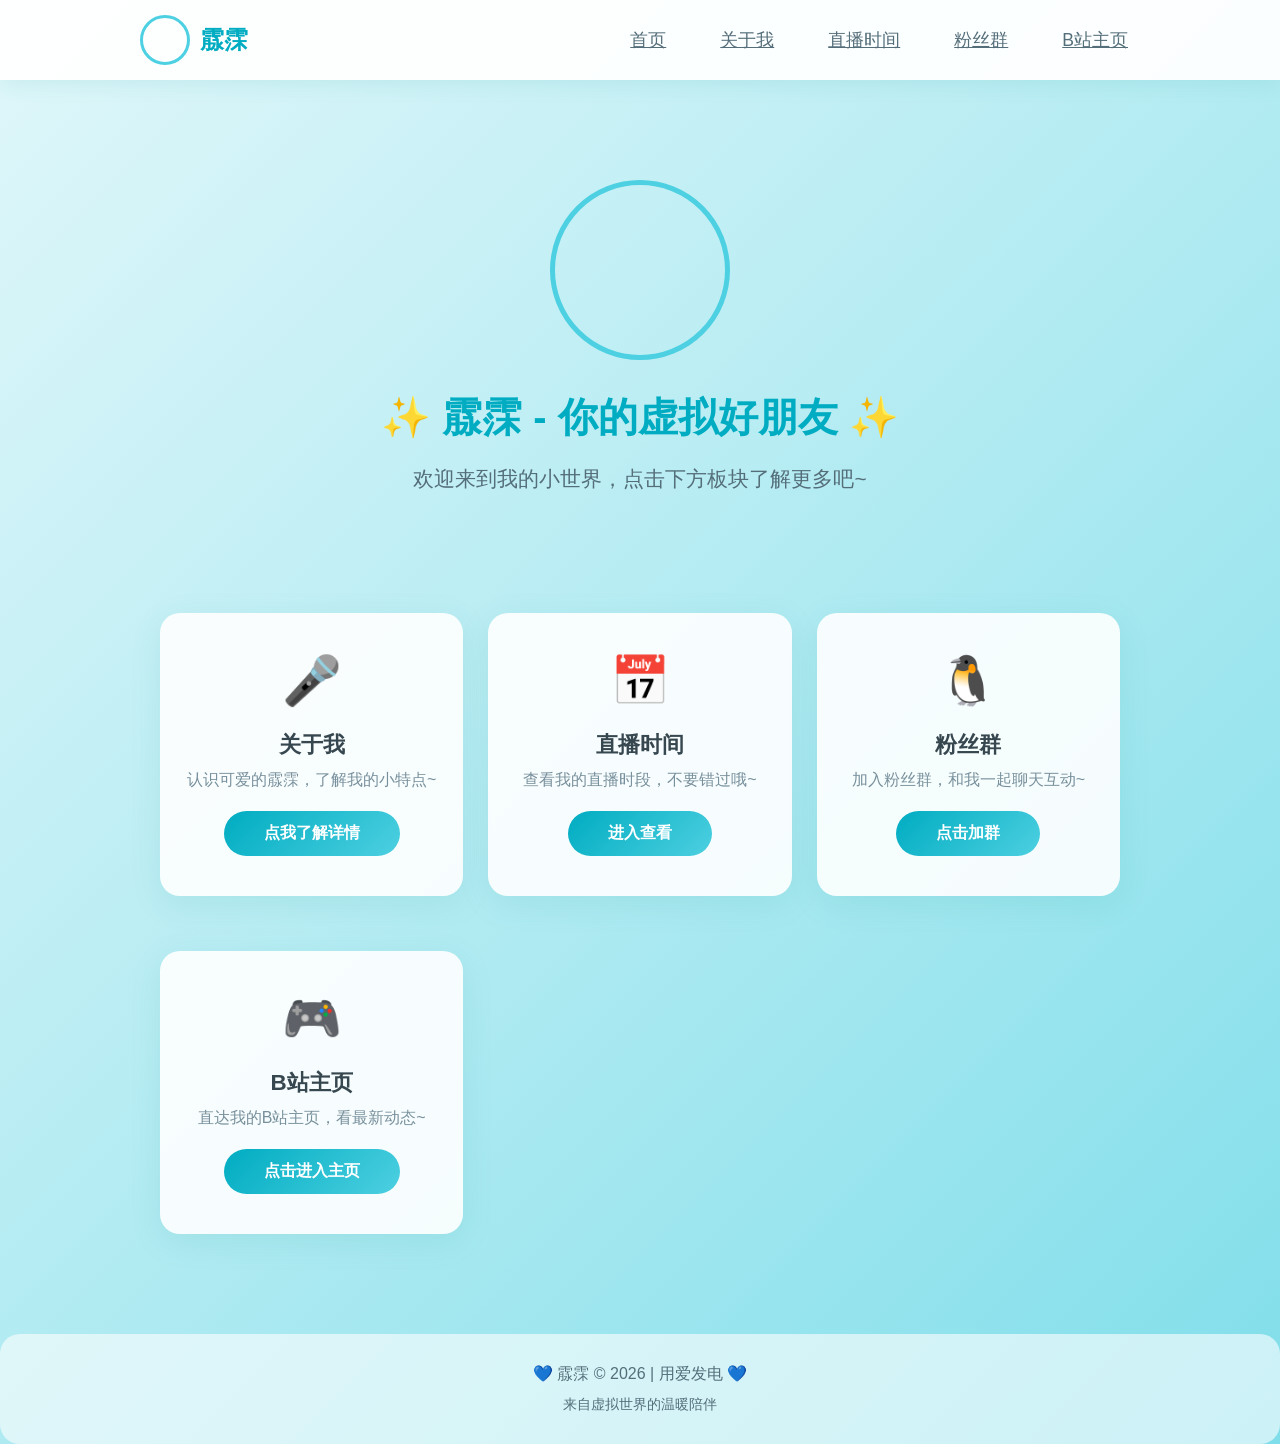
==== index.html @ 20ad128f "Add files via upload" ====
<!DOCTYPE html>
<html lang="zh-CN">
<head>
    <meta charset="UTF-8">
    <meta name="viewport" content="width=device-width, initial-scale=1.0">
    <title>霡霂 - 虚拟主播主页</title>
    <!-- 引入解耦后的 CSS -->
    <link rel="stylesheet" href="css/layout.css">
    <link rel="stylesheet" href="css/theme.css">
    <link rel="stylesheet" href="css/animations.css">
    <link rel="stylesheet" href="css/page-home.css">
</head>
<body>
    <div class="nav-container">
        <nav class="navbar">
            <a href="index.html" class="logo">
                <div class="logo-avatar"></div>
                <span class="logo-text">霡霂</span>
            </a>
            <ul class="nav-menu">
                <li><a href="index.html" class="nav-link">首页</a></li>
                <li><a href="html/about.html" class="nav-link">关于我</a></li>
                <li><a href="html/schedule.html" class="nav-link">直播时间</a></li>
                <li><a href="html/qqgroup.html" class="nav-link">粉丝群</a></li>
                <li><a href="html/bilibili.html" class="nav-link">B站主页</a></li>
            </ul>
        </nav>
    </div>

    <div class="container">
        <div class="hero">
            <div class="hero-avatar"></div>
            <h1>✨ 霡霂 - 你的虚拟好朋友 ✨</h1>
            <p class="tagline">欢迎来到我的小世界，点击下方板块了解更多吧~</p>
        </div>
        <div class="nav-cards">
            <div class="card nav-card-item">
                <div class="nav-card-icon">🎤</div>
                <h3 class="nav-card-title">关于我</h3>
                <p class="nav-card-desc">认识可爱的霡霂，了解我的小特点~</p>
                <a href="html/about.html" class="btn btn-primary">点我了解详情</a>
            </div>
            <div class="card nav-card-item">
                <div class="nav-card-icon">📅</div>
                <h3 class="nav-card-title">直播时间</h3>
                <p class="nav-card-desc">查看我的直播时段，不要错过哦~</p>
                <a href="html/schedule.html" class="btn btn-primary">进入查看</a>
            </div>
            <div class="card nav-card-item">
                <div class="nav-card-icon">🐧</div>
                <h3 class="nav-card-title">粉丝群</h3>
                <p class="nav-card-desc">加入粉丝群，和我一起聊天互动~</p>
                <a href="html/qqgroup.html" class="btn btn-primary">点击加群</a>
            </div>
            <div class="card nav-card-item">
                <div class="nav-card-icon">🎮</div>
                <h3 class="nav-card-title">B站主页</h3>
                <p class="nav-card-desc">直达我的B站主页，看最新动态~</p>
                <a href="html/bilibili.html" class="btn btn-primary">点击进入主页</a>
            </div>
        </div>
    </div>

    <footer>
        <p>💙 霡霂 © 2026 | 用爱发电 💙</p>
        <p style="margin-top: 10px; font-size: 0.9em;">来自虚拟世界的温暖陪伴</p>
    </footer>
</body>
</html>
---- css/layout.css ----
/* css/layout.css */
* {
    margin: 0;
    padding: 0;
    box-sizing: border-box;
}

body {
    min-height: 100vh;
    font-family: 'Segoe UI', Tahoma, Geneva, Verdana, sans-serif;
}

/* 导航栏布局 */
.nav-container {
    position: sticky;
    top: 0;
    z-index: 999;
    padding: 0 20px;
}

.navbar {
    max-width: 1000px;
    margin: 0 auto;
    display: flex;
    justify-content: space-between;
    align-items: center;
    padding: 15px 0;
}

.logo {
    display: flex;
    align-items: center;
    gap: 10px;
    text-decoration: none;
}

.logo-avatar {
    width: 50px;
    height: 50px;
    border-radius: 50%;
    background-image: url('../picture/tx.jpg');
    background-size: cover;
    background-position: center;
}

.nav-menu {
    display: flex;
    gap: 30px;
    list-style: none;
}

/* 通用容器 */
.container {
    max-width: 1000px;
    margin: 0 auto;
    padding: 40px 20px;
}

/* 卡片基础布局 */
.card {
    border-radius: 20px;
    padding: 30px;
    margin-bottom: 30px;
}

/* 按钮基础布局 */
.btn {
    display: inline-block;
    border-radius: 50px;
    text-decoration: none;
    padding: 12px 40px;
    border: none;
    cursor: pointer;
}

/* 页脚布局 */
footer {
    text-align: center;
    padding: 30px;
    border-radius: 20px;
    margin-top: 30px;
}

/* 响应式布局 */
@media (max-width: 768px) {
    .navbar { flex-direction: column; gap: 15px; }
    .nav-menu { gap: 15px; flex-wrap: wrap; justify-content: center; }
}
---- css/theme.css ----
/* css/theme.css */
body {
    background: linear-gradient(135deg, #e0f7fa 0%, #b2ebf2 50%, #80deea 100%);
    color: #37474f;
}

.nav-container {
    background: rgba(255, 255, 255, 0.95);
    box-shadow: 0 4px 20px rgba(0, 150, 136, 0.1);
}

.logo-avatar { border: 3px solid #4dd0e1; }
.logo-text { color: #00acc1; font-size: 1.5em; font-weight: bold; }

.nav-link {
    color: #546e7a;
    font-size: 1.1em;
    font-weight: 500;
    padding: 8px 12px;
    border-radius: 10px;
    transition: all 0.3s ease;
    position: relative;
}

.nav-link::after {
    content: '';
    position: absolute;
    bottom: 0;
    left: 50%;
    width: 0;
    height: 2px;
    background: #00acc1;
    transition: all 0.3s ease;
    transform: translateX(-50%);
}

.nav-link:hover { color: #00acc1; background: rgba(77, 208, 225, 0.1); }
.nav-link:hover::after { width: 80%; }

.card {
    background: rgba(255, 255, 255, 0.9);
    box-shadow: 0 8px 32px rgba(0, 150, 136, 0.1);
    transition: transform 0.3s ease, box-shadow 0.3s ease;
}

.card:hover {
    transform: translateY(-8px);
    box-shadow: 0 12px 40px rgba(0, 150, 136, 0.15);
}

h1, h2 {
    color: #00acc1;
    text-align: center;
    margin-bottom: 20px;
}

h1 { font-size: 2.5em; }
h2 { font-size: 1.8em; border-bottom: 2px solid #b2ebf2; padding-bottom: 10px; }

.btn {
    font-weight: bold;
    transition: all 0.3s ease;
    color: white;
}

.btn:hover {
    transform: translateY(-3px);
    box-shadow: 0 6px 20px rgba(0, 0, 0, 0.15);
}

.btn:active { transform: translateY(1px); }

/* 按钮颜色变体 */
.btn-primary { background: linear-gradient(135deg, #00acc1, #4dd0e1); }
.btn-bilibili { background: linear-gradient(135deg, #fb7299, #ff9ebb); }
.btn-qq { background: linear-gradient(135deg, #12b7f5, #4dcfff); }

footer {
    color: #546e7a;
    background: rgba(255, 255, 255, 0.6);
}

@media (max-width: 768px) { h1 { font-size: 2em; } }
---- css/animations.css ----
/* css/animations.css */
@keyframes pageFadeIn {
    from { opacity: 0; transform: translateY(20px); }
    to { opacity: 1; transform: translateY(0); }
}

@keyframes slideInLeft {
    from { opacity: 0; transform: translateX(-30px); }
    to { opacity: 1; transform: translateX(0); }
}

@keyframes slideInRight {
    from { opacity: 0; transform: translateX(30px); }
    to { opacity: 1; transform: translateX(0); }
}

@keyframes slideInUp {
    from { opacity: 0; transform: translateY(30px); }
    to { opacity: 1; transform: translateY(0); }
}

@keyframes avatarBreath {
    from { transform: scale(1); }
    to { transform: scale(1.05); }
}

/* 全局应用动画 */
body { animation: pageFadeIn 0.8s ease-in-out; }
.card { animation: slideInUp 0.8s ease-in-out; }
h1, h2 { animation: slideInLeft 0.8s ease-in-out; }
.btn { animation: slideInUp 1s ease-in-out; }
footer { animation: slideInUp 1s ease-in-out; }
---- css/page-home.css ----
/* css/page-home.css */
.hero { text-align: center; padding: 60px 0; animation: slideInUp 0.8s ease-in-out; }

.hero-avatar {
    width: 180px; height: 180px; border-radius: 50%; border: 5px solid #4dd0e1;
    margin: 0 auto 30px;
    background-image: url('../picture/tx.jpg'); /* 注意路径相对于 css 文件夹 */
    background-size: cover; background-position: center;
    animation: avatarBreath 3s ease-in-out infinite alternate;
}

.tagline { color: #546e7a; font-size: 1.3em; margin-bottom: 40px; }

.nav-cards {
    display: grid;
    grid-template-columns: repeat(auto-fit, minmax(250px, 1fr));
    gap: 25px;
    margin-top: 20px;
}

.nav-card-item { text-align: center; padding: 40px 20px; cursor: pointer; }
.nav-card-icon { font-size: 3em; margin-bottom: 20px; color: #00acc1; transition: color 0.3s ease; }
.nav-card-item:hover .nav-card-icon { color: #0ba8e0; }
.nav-card-title { font-size: 1.4em; margin-bottom: 10px; color: #37474f; }
.nav-card-desc { color: #78909c; margin-bottom: 20px; }
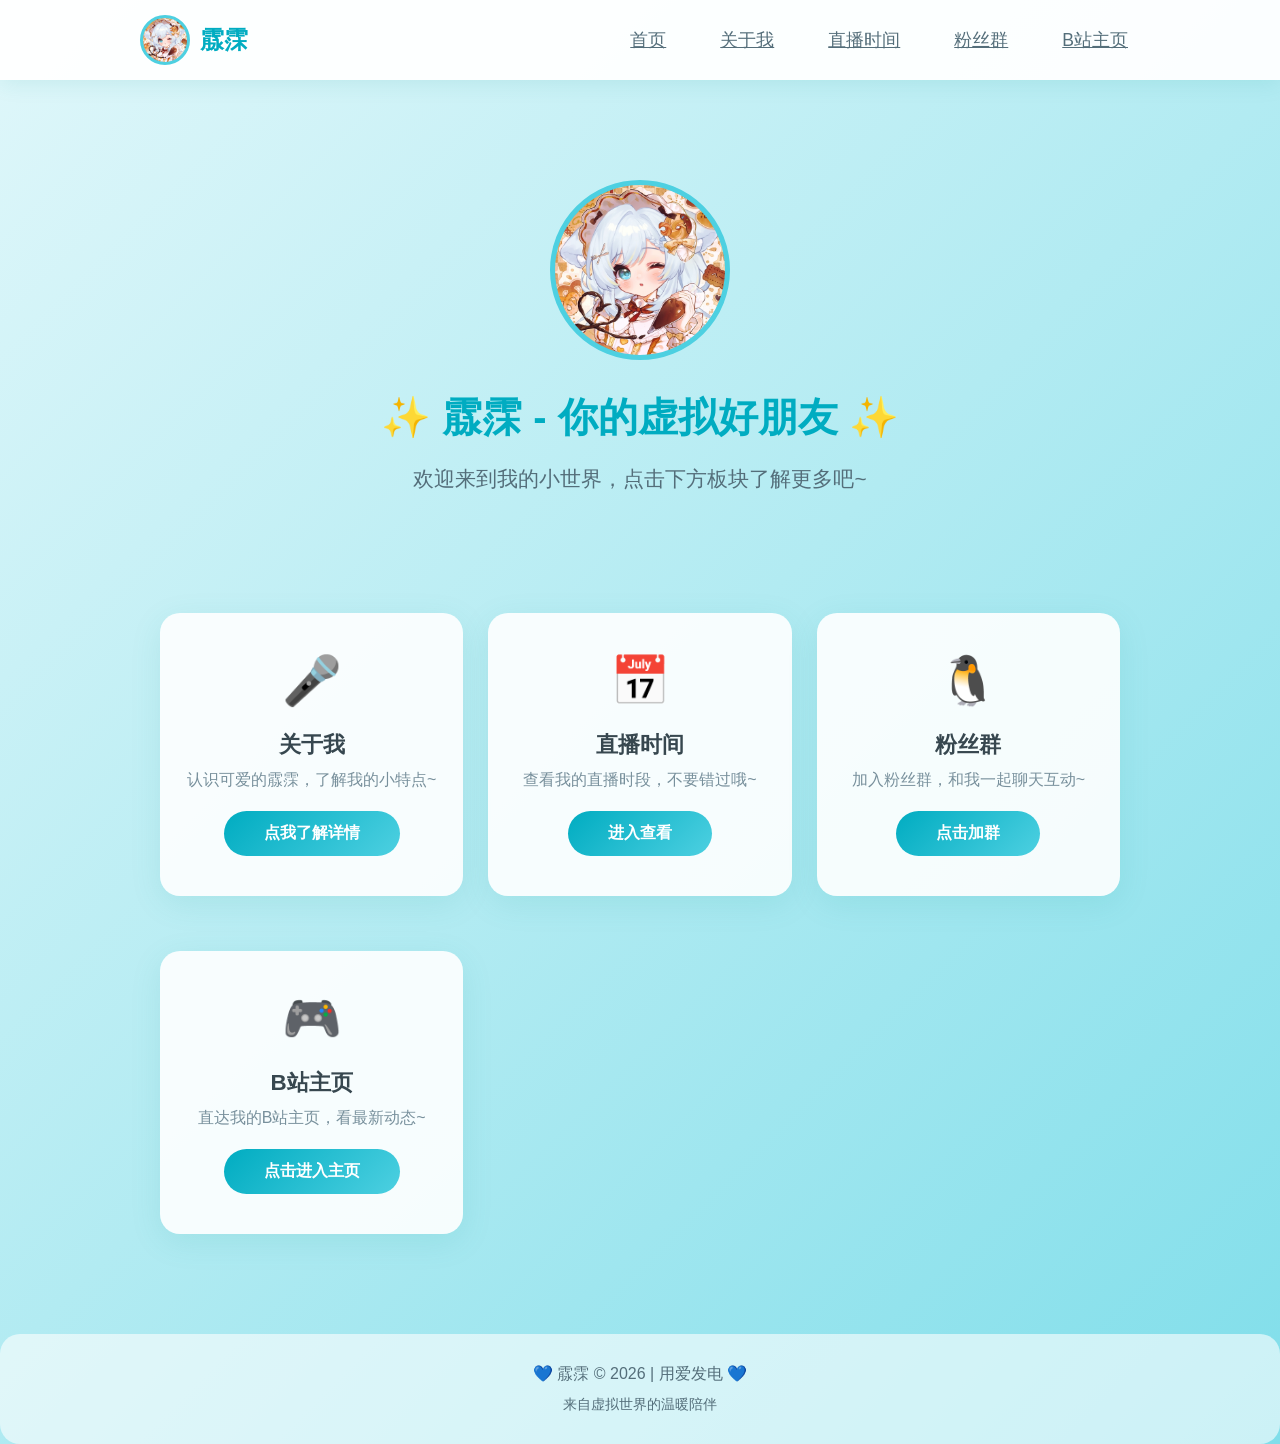
==== commit 14737a65: "Update index.html" ====
--- a/index.html
+++ b/index.html
@@ -3,7 +3,7 @@
 <head>
     <meta charset="UTF-8">
     <meta name="viewport" content="width=device-width, initial-scale=1.0">
-    <title>霡霂 - 虚拟主播主页</title>
+    <title>霡霂 - 虚拟主播主</title>
     <!-- 引入解耦后的 CSS -->
     <link rel="stylesheet" href="css/layout.css">
     <link rel="stylesheet" href="css/theme.css">
@@ -66,4 +66,4 @@
         <p style="margin-top: 10px; font-size: 0.9em;">来自虚拟世界的温暖陪伴</p>
     </footer>
 </body>
-</html>+</html>
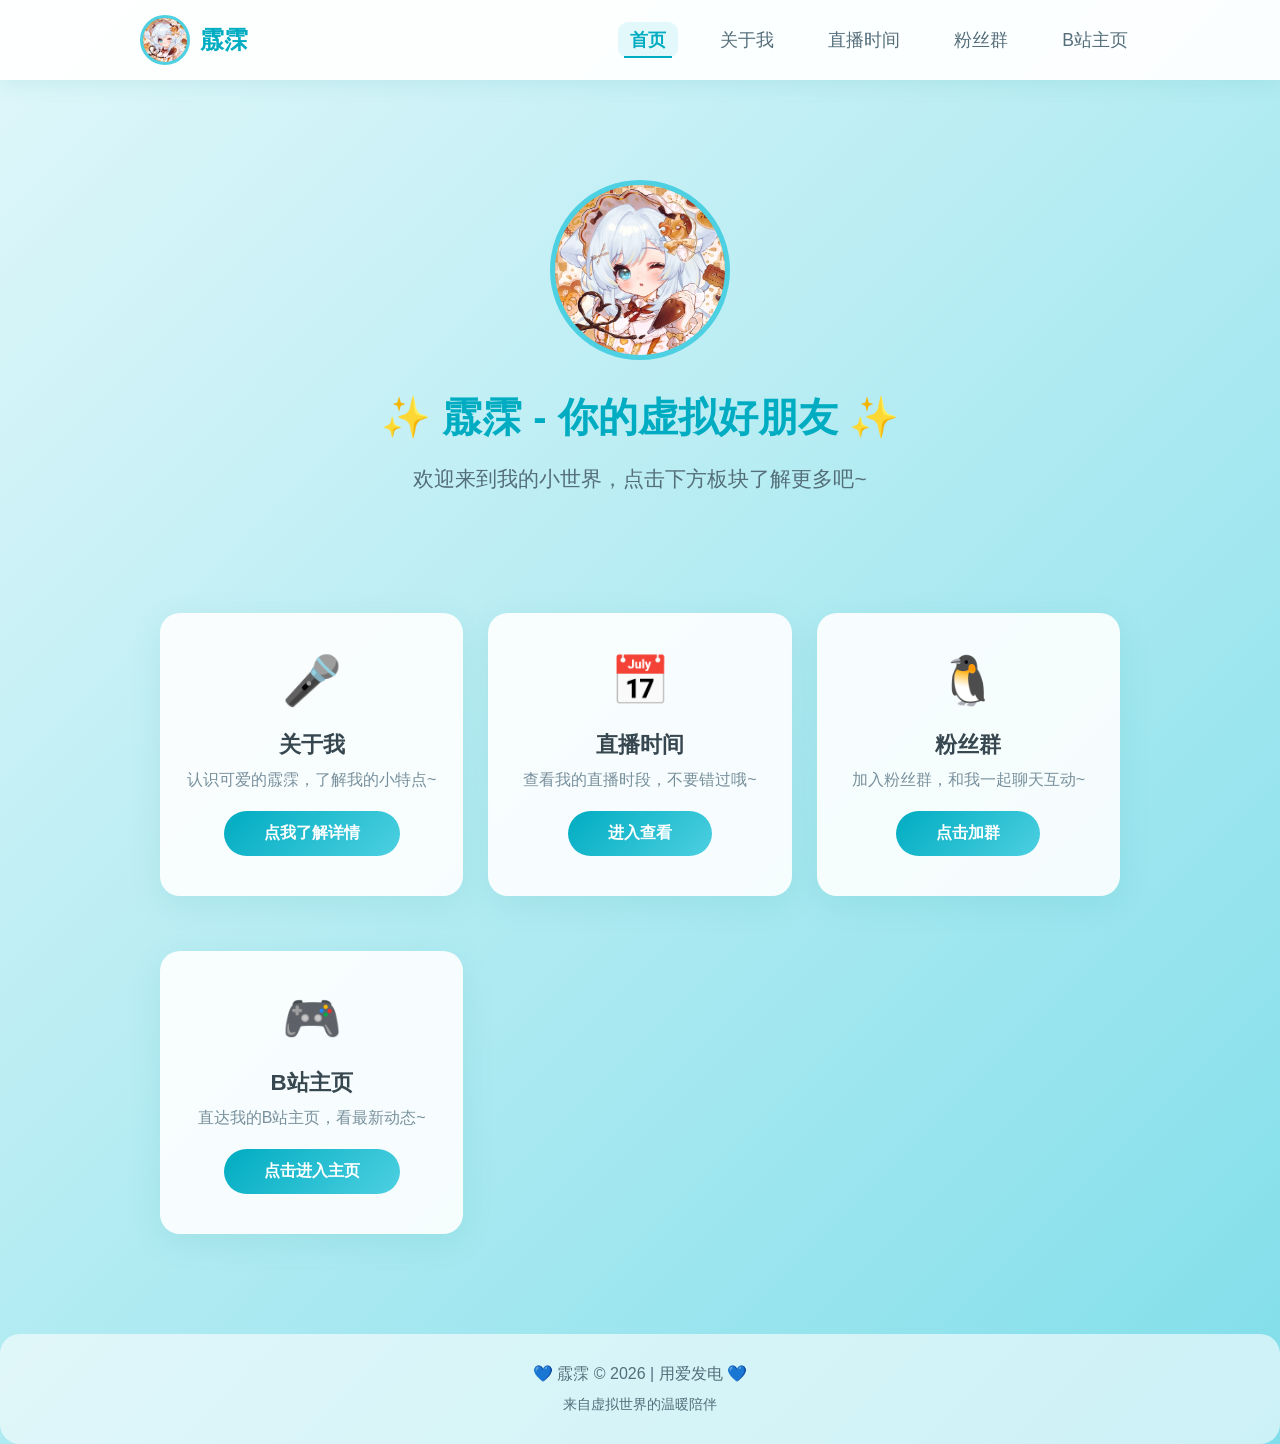
==== commit 3b249e6b: "Add files via upload" ====
--- a/index.html
+++ b/index.html
@@ -3,7 +3,7 @@
 <head>
     <meta charset="UTF-8">
     <meta name="viewport" content="width=device-width, initial-scale=1.0">
-    <title>霡霂 - 虚拟主播主</title>
+    <title>霡霂 - 虚拟主播主页</title>
     <!-- 引入解耦后的 CSS -->
     <link rel="stylesheet" href="css/layout.css">
     <link rel="stylesheet" href="css/theme.css">
@@ -17,13 +17,14 @@
                 <div class="logo-avatar"></div>
                 <span class="logo-text">霡霂</span>
             </a>
-            <ul class="nav-menu">
-                <li><a href="index.html" class="nav-link">首页</a></li>
-                <li><a href="html/about.html" class="nav-link">关于我</a></li>
-                <li><a href="html/schedule.html" class="nav-link">直播时间</a></li>
-                <li><a href="html/qqgroup.html" class="nav-link">粉丝群</a></li>
-                <li><a href="html/bilibili.html" class="nav-link">B站主页</a></li>
-            </ul>
+            <!-- d:\Desktop\maimu1\index.html -->
+<ul class="nav-menu">
+    <li><a href="index.html" class="nav-link active">首页</a></li> <!-- 添加 active -->
+    <li><a href="html/about.html" class="nav-link">关于我</a></li>
+    <li><a href="html/schedule.html" class="nav-link">直播时间</a></li>
+    <li><a href="html/qqgroup.html" class="nav-link">粉丝群</a></li>
+    <li><a href="html/bilibili.html" class="nav-link">B站主页</a></li>
+</ul>
         </nav>
     </div>
 
@@ -66,4 +67,4 @@
         <p style="margin-top: 10px; font-size: 0.9em;">来自虚拟世界的温暖陪伴</p>
     </footer>
 </body>
-</html>
+</html>
--- a/css/theme.css
+++ b/css/theme.css
@@ -12,6 +12,7 @@
 .logo-avatar { border: 3px solid #4dd0e1; }
 .logo-text { color: #00acc1; font-size: 1.5em; font-weight: bold; }
 
+
 .nav-link {
     color: #546e7a;
     font-size: 1.1em;
@@ -20,6 +21,7 @@
     border-radius: 10px;
     transition: all 0.3s ease;
     position: relative;
+    text-decoration: none; /* 添加这一行，去除默认下划线 */
 }
 
 .nav-link::after {
@@ -36,6 +38,20 @@
 
 .nav-link:hover { color: #00acc1; background: rgba(77, 208, 225, 0.1); }
 .nav-link:hover::after { width: 80%; }
+
+/* d:\Desktop\maimu1\css\theme.css */
+
+/* ... 原有代码 ... */
+
+/* 新增：当前激活的导航链接样式 */
+.nav-link.active {
+    color: #00acc1; /* 使用主题色 */
+    background: rgba(77, 208, 225, 0.15); /* 稍深一点的背景色 */
+    font-weight: bold; /* 加粗文字 */
+}
+
+/* 如果希望激活状态下也有下划线，可以取消下面这行的注释 */
+.nav-link.active::after { width: 80%; }
 
 .card {
     background: rgba(255, 255, 255, 0.9);
